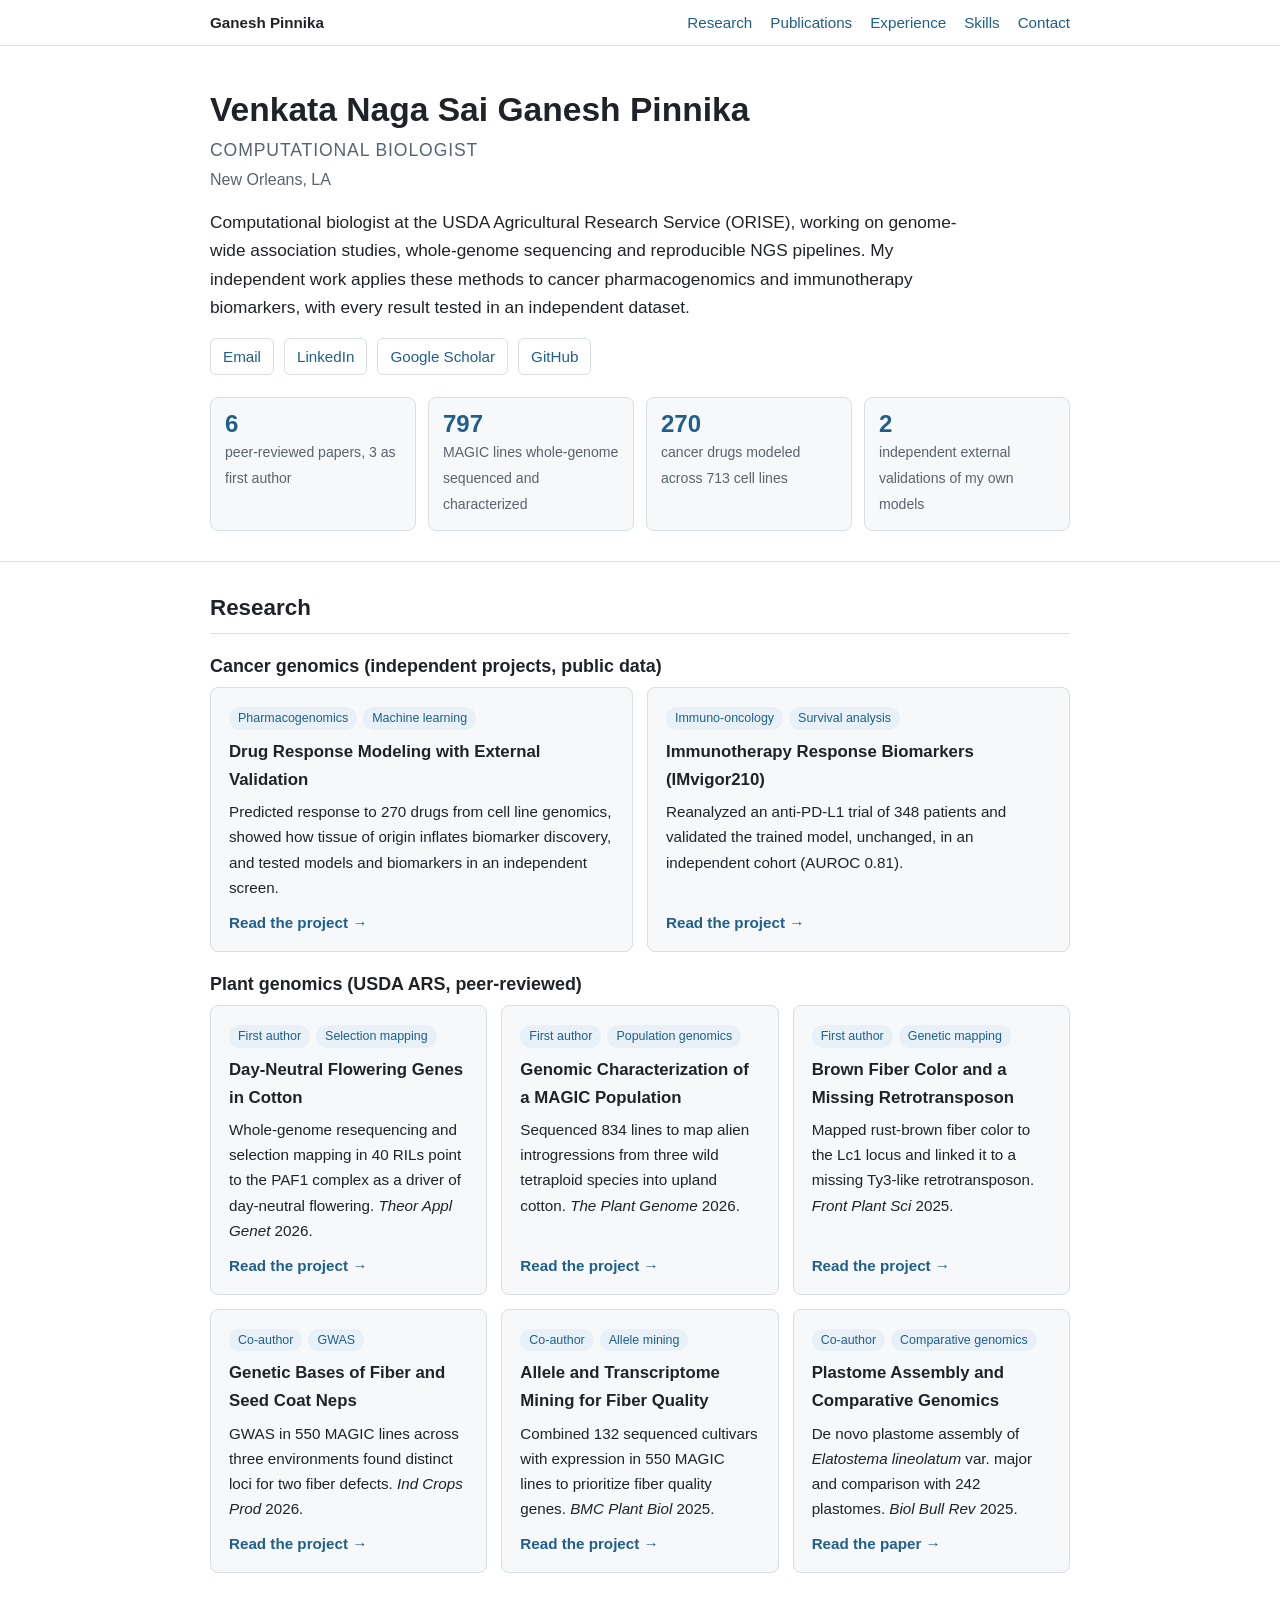
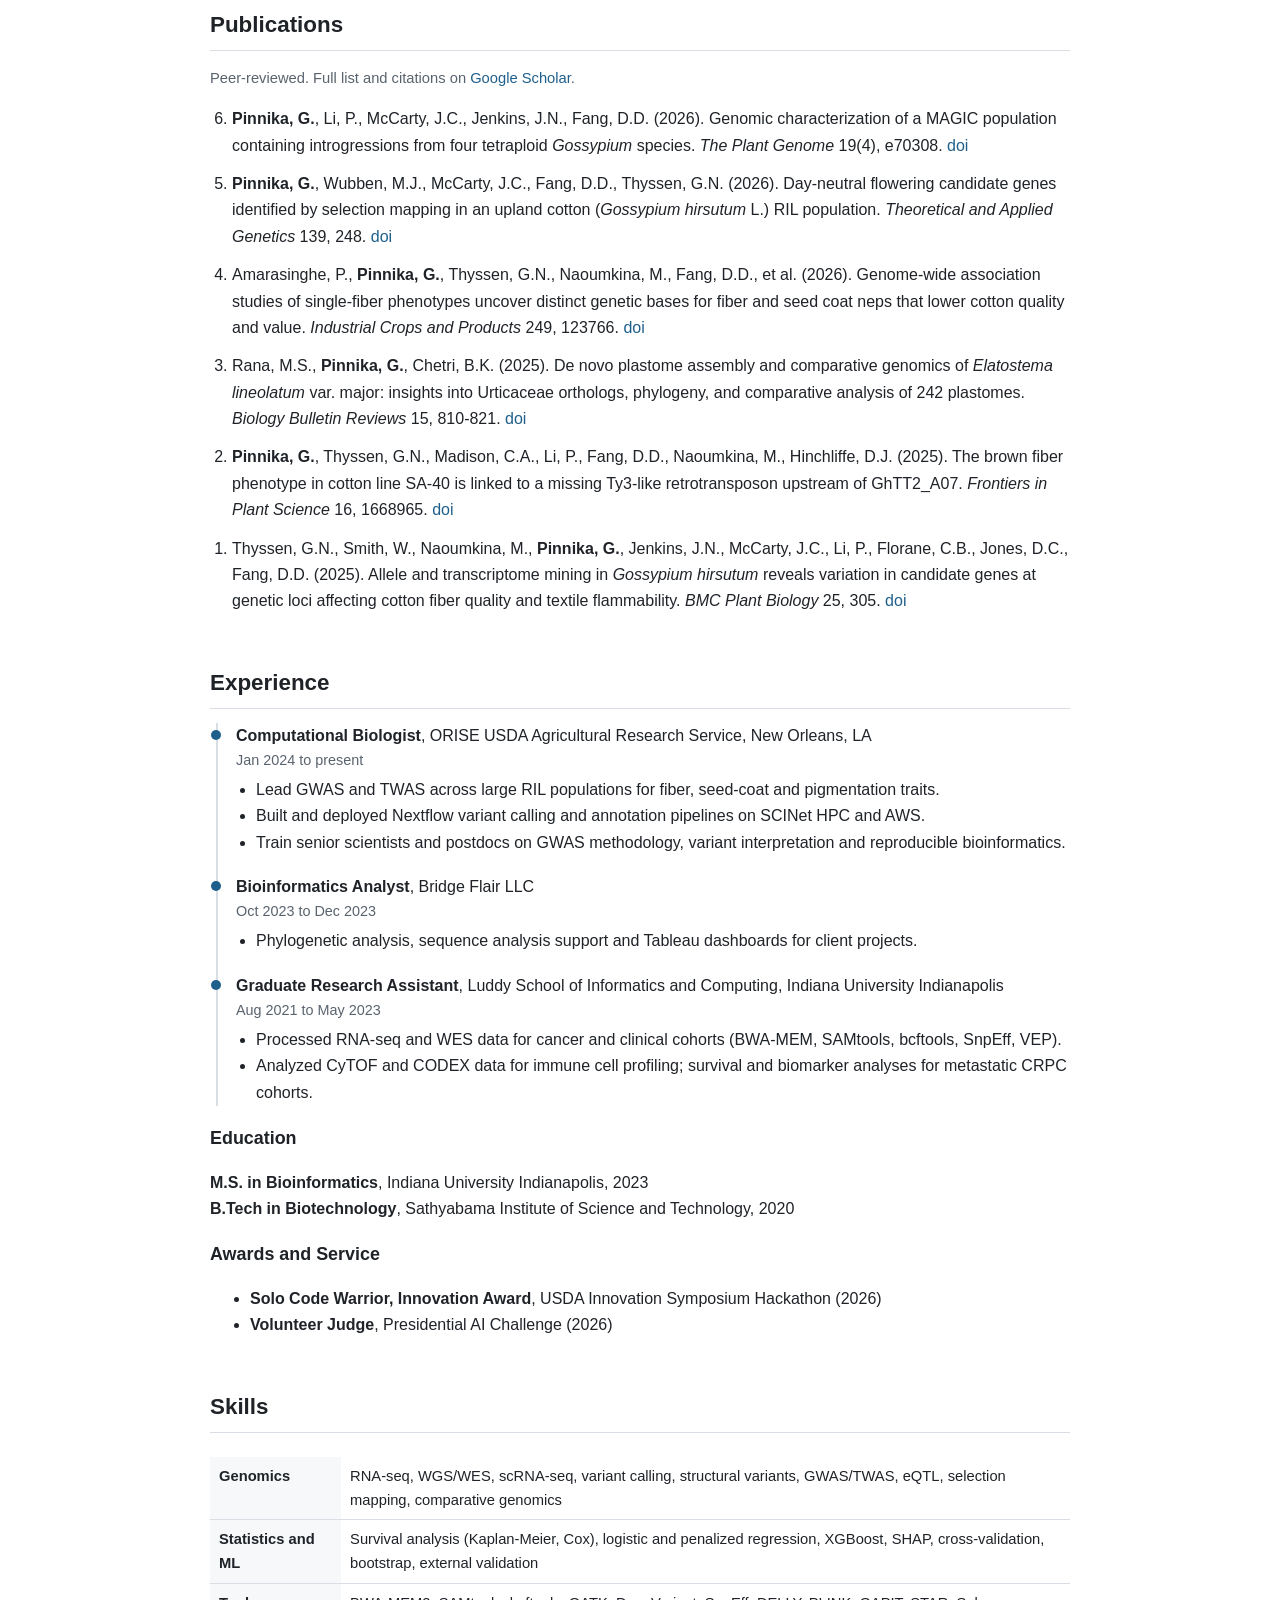
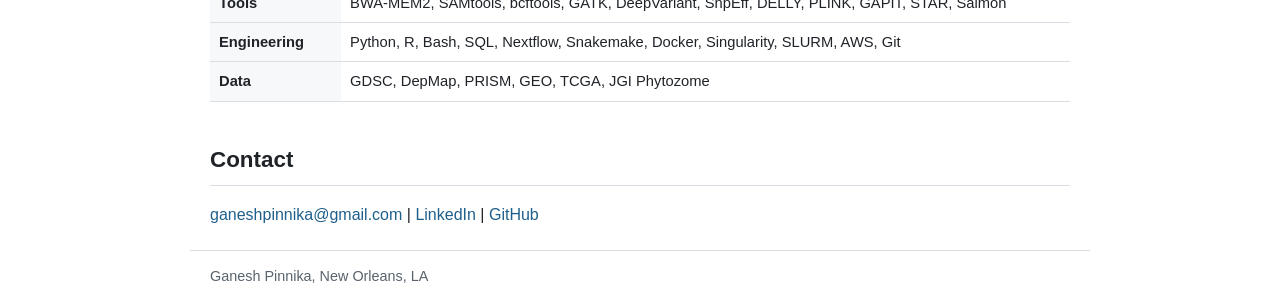
==== index.html @ b85e9ce1 "Personal research site: home page and project pages for two cancer genomics projects and five papers" ====
<!doctype html>
<html lang="en">
<head>
  <meta charset="utf-8">
  <meta name="viewport" content="width=device-width, initial-scale=1">
  <title>Ganesh Pinnika | Computational Biologist</title>
  <meta name="description" content="Ganesh Pinnika, computational biologist: genomics, GWAS/TWAS, NGS pipelines, cancer pharmacogenomics and immunotherapy biomarkers.">
  <link rel="stylesheet" href="style.css">
</head>
<body>
  <nav class="topnav"><div class="wrap">
    <a class="brand" href="index.html">Ganesh Pinnika</a>
    <a href="#research">Research</a>
    <a href="#publications">Publications</a>
    <a href="#experience">Experience</a>
    <a href="#skills">Skills</a>
    <a href="#contact">Contact</a>
  </div></nav>

  <header class="hero">
    <div class="wrap">
      <h1>Venkata Naga Sai Ganesh Pinnika</h1>
      <p class="role">Computational Biologist</p>
      <p class="loc">New Orleans, LA</p>
      <p class="lead">Computational biologist at the USDA Agricultural Research Service (ORISE), working on
        genome-wide association studies, whole-genome sequencing and reproducible NGS pipelines. My
        independent work applies these methods to cancer pharmacogenomics and immunotherapy biomarkers, with
        every result tested in an independent dataset.</p>
      <nav class="links">
        <a href="mailto:ganeshpinnika@gmail.com">Email</a>
        <a href="https://www.linkedin.com/in/ganesh-pinnika-906681164">LinkedIn</a>
        <a href="https://scholar.google.com/citations?user=00JbRsIAAAAJ&amp;hl=en">Google Scholar</a>
        <a href="https://github.com/ganeshpinnika27">GitHub</a>
      </nav>
      <div class="stats">
        <div class="stat"><b>6</b><span>peer-reviewed papers, 3 as first author</span></div>
        <div class="stat"><b>797</b><span>MAGIC lines whole-genome sequenced and characterized</span></div>
        <div class="stat"><b>270</b><span>cancer drugs modeled across 713 cell lines</span></div>
        <div class="stat"><b>2</b><span>independent external validations of my own models</span></div>
      </div>
    </div>
  </header>

  <main class="wrap">
    <section id="research">
      <h2>Research</h2>
      <h3>Cancer genomics (independent projects, public data)</h3>
      <div class="grid">
        <article class="card">
          <span><span class="tag">Pharmacogenomics</span><span class="tag">Machine learning</span></span>
          <h3>Drug Response Modeling with External Validation</h3>
          <p>Predicted response to 270 drugs from cell line genomics, showed how tissue of origin inflates
            biomarker discovery, and tested models and biomarkers in an independent screen.</p>
          <a class="more" href="projects/drug-response.html">Read the project &rarr;</a>
        </article>
        <article class="card">
          <span><span class="tag">Immuno-oncology</span><span class="tag">Survival analysis</span></span>
          <h3>Immunotherapy Response Biomarkers (IMvigor210)</h3>
          <p>Reanalyzed an anti-PD-L1 trial of 348 patients and validated the trained model, unchanged, in an
            independent cohort (AUROC 0.81).</p>
          <a class="more" href="projects/immunotherapy.html">Read the project &rarr;</a>
        </article>
      </div>

      <h3>Plant genomics (USDA ARS, peer-reviewed)</h3>
      <div class="grid">
        <article class="card">
          <span><span class="tag">First author</span><span class="tag">Selection mapping</span></span>
          <h3>Day-Neutral Flowering Genes in Cotton</h3>
          <p>Whole-genome resequencing and selection mapping in 40 RILs point to the PAF1 complex as a driver of
            day-neutral flowering. <i>Theor Appl Genet</i> 2026.</p>
          <a class="more" href="projects/day-neutral-flowering.html">Read the project &rarr;</a>
        </article>
        <article class="card">
          <span><span class="tag">First author</span><span class="tag">Population genomics</span></span>
          <h3>Genomic Characterization of a MAGIC Population</h3>
          <p>Sequenced 834 lines to map alien introgressions from three wild tetraploid species into upland
            cotton. <i>The Plant Genome</i> 2026.</p>
          <a class="more" href="projects/magic-population.html">Read the project &rarr;</a>
        </article>
        <article class="card">
          <span><span class="tag">First author</span><span class="tag">Genetic mapping</span></span>
          <h3>Brown Fiber Color and a Missing Retrotransposon</h3>
          <p>Mapped rust-brown fiber color to the Lc1 locus and linked it to a missing Ty3-like retrotransposon.
            <i>Front Plant Sci</i> 2025.</p>
          <a class="more" href="projects/brown-fiber.html">Read the project &rarr;</a>
        </article>
        <article class="card">
          <span><span class="tag">Co-author</span><span class="tag">GWAS</span></span>
          <h3>Genetic Bases of Fiber and Seed Coat Neps</h3>
          <p>GWAS in 550 MAGIC lines across three environments found distinct loci for two fiber defects.
            <i>Ind Crops Prod</i> 2026.</p>
          <a class="more" href="projects/fiber-neps-gwas.html">Read the project &rarr;</a>
        </article>
        <article class="card">
          <span><span class="tag">Co-author</span><span class="tag">Allele mining</span></span>
          <h3>Allele and Transcriptome Mining for Fiber Quality</h3>
          <p>Combined 132 sequenced cultivars with expression in 550 MAGIC lines to prioritize fiber quality
            genes. <i>BMC Plant Biol</i> 2025.</p>
          <a class="more" href="projects/allele-mining.html">Read the project &rarr;</a>
        </article>
        <article class="card">
          <span><span class="tag">Co-author</span><span class="tag">Comparative genomics</span></span>
          <h3>Plastome Assembly and Comparative Genomics</h3>
          <p>De novo plastome assembly of <i>Elatostema lineolatum</i> var. major and comparison with 242
            plastomes. <i>Biol Bull Rev</i> 2025.</p>
          <a class="more" href="https://doi.org/10.1134/S2079086425600353">Read the paper &rarr;</a>
        </article>
      </div>
    </section>

    <section id="publications">
      <h2>Publications</h2>
      <p class="muted">Peer-reviewed. Full list and citations on
        <a href="https://scholar.google.com/citations?user=00JbRsIAAAAJ&amp;hl=en">Google Scholar</a>.</p>
      <ol class="pubs" reversed>
        <li><b>Pinnika, G.</b>, Li, P., McCarty, J.C., Jenkins, J.N., Fang, D.D. (2026). Genomic characterization
          of a MAGIC population containing introgressions from four tetraploid <i>Gossypium</i> species.
          <i>The Plant Genome</i> 19(4), e70308. <a href="https://doi.org/10.1002/tpg2.70308">doi</a></li>
        <li><b>Pinnika, G.</b>, Wubben, M.J., McCarty, J.C., Fang, D.D., Thyssen, G.N. (2026). Day-neutral
          flowering candidate genes identified by selection mapping in an upland cotton (<i>Gossypium
          hirsutum</i> L.) RIL population. <i>Theoretical and Applied Genetics</i> 139, 248.
          <a href="https://doi.org/10.1007/s00122-026-05357-9">doi</a></li>
        <li>Amarasinghe, P., <b>Pinnika, G.</b>, Thyssen, G.N., Naoumkina, M., Fang, D.D., et al. (2026).
          Genome-wide association studies of single-fiber phenotypes uncover distinct genetic bases for fiber
          and seed coat neps that lower cotton quality and value. <i>Industrial Crops and Products</i> 249,
          123766. <a href="https://doi.org/10.1016/j.indcrop.2026.123766">doi</a></li>
        <li>Rana, M.S., <b>Pinnika, G.</b>, Chetri, B.K. (2025). De novo plastome assembly and comparative
          genomics of <i>Elatostema lineolatum</i> var. major: insights into Urticaceae orthologs, phylogeny,
          and comparative analysis of 242 plastomes. <i>Biology Bulletin Reviews</i> 15, 810-821.
          <a href="https://doi.org/10.1134/S2079086425600353">doi</a></li>
        <li><b>Pinnika, G.</b>, Thyssen, G.N., Madison, C.A., Li, P., Fang, D.D., Naoumkina, M., Hinchliffe, D.J.
          (2025). The brown fiber phenotype in cotton line SA-40 is linked to a missing Ty3-like retrotransposon
          upstream of GhTT2_A07. <i>Frontiers in Plant Science</i> 16, 1668965.
          <a href="https://doi.org/10.3389/fpls.2025.1668965">doi</a></li>
        <li>Thyssen, G.N., Smith, W., Naoumkina, M., <b>Pinnika, G.</b>, Jenkins, J.N., McCarty, J.C., Li, P.,
          Florane, C.B., Jones, D.C., Fang, D.D. (2025). Allele and transcriptome mining in <i>Gossypium
          hirsutum</i> reveals variation in candidate genes at genetic loci affecting cotton fiber quality and
          textile flammability. <i>BMC Plant Biology</i> 25, 305.
          <a href="https://doi.org/10.1186/s12870-025-06306-2">doi</a></li>
      </ol>
    </section>

    <section id="experience">
      <h2>Experience</h2>
      <div class="timeline">
        <div class="item">
          <b>Computational Biologist</b>, ORISE USDA Agricultural Research Service, New Orleans, LA
          <div class="when">Jan 2024 to present</div>
          <ul>
            <li>Lead GWAS and TWAS across large RIL populations for fiber, seed-coat and pigmentation traits.</li>
            <li>Built and deployed Nextflow variant calling and annotation pipelines on SCINet HPC and AWS.</li>
            <li>Train senior scientists and postdocs on GWAS methodology, variant interpretation and reproducible bioinformatics.</li>
          </ul>
        </div>
        <div class="item">
          <b>Bioinformatics Analyst</b>, Bridge Flair LLC
          <div class="when">Oct 2023 to Dec 2023</div>
          <ul><li>Phylogenetic analysis, sequence analysis support and Tableau dashboards for client projects.</li></ul>
        </div>
        <div class="item">
          <b>Graduate Research Assistant</b>, Luddy School of Informatics and Computing, Indiana University Indianapolis
          <div class="when">Aug 2021 to May 2023</div>
          <ul>
            <li>Processed RNA-seq and WES data for cancer and clinical cohorts (BWA-MEM, SAMtools, bcftools, SnpEff, VEP).</li>
            <li>Analyzed CyTOF and CODEX data for immune cell profiling; survival and biomarker analyses for metastatic CRPC cohorts.</li>
          </ul>
        </div>
      </div>
      <h3>Education</h3>
      <p><b>M.S. in Bioinformatics</b>, Indiana University Indianapolis, 2023<br>
        <b>B.Tech in Biotechnology</b>, Sathyabama Institute of Science and Technology, 2020</p>
      <h3>Awards and Service</h3>
      <ul>
        <li><b>Solo Code Warrior, Innovation Award</b>, USDA Innovation Symposium Hackathon (2026)</li>
        <li><b>Volunteer Judge</b>, Presidential AI Challenge (2026)</li>
      </ul>
    </section>

    <section id="skills">
      <h2>Skills</h2>
      <div class="tablewrap"><table>
        <tr><th>Genomics</th><td>RNA-seq, WGS/WES, scRNA-seq, variant calling, structural variants, GWAS/TWAS, eQTL, selection mapping, comparative genomics</td></tr>
        <tr><th>Statistics and ML</th><td>Survival analysis (Kaplan-Meier, Cox), logistic and penalized regression, XGBoost, SHAP, cross-validation, bootstrap, external validation</td></tr>
        <tr><th>Tools</th><td>BWA-MEM2, SAMtools, bcftools, GATK, DeepVariant, SnpEff, DELLY, PLINK, GAPIT, STAR, Salmon</td></tr>
        <tr><th>Engineering</th><td>Python, R, Bash, SQL, Nextflow, Snakemake, Docker, Singularity, SLURM, AWS, Git</td></tr>
        <tr><th>Data</th><td>GDSC, DepMap, PRISM, GEO, TCGA, JGI Phytozome</td></tr>
      </table></div>
    </section>

    <section id="contact">
      <h2>Contact</h2>
      <p><a href="mailto:ganeshpinnika@gmail.com">ganeshpinnika@gmail.com</a> |
        <a href="https://www.linkedin.com/in/ganesh-pinnika-906681164">LinkedIn</a> |
        <a href="https://github.com/ganeshpinnika27">GitHub</a></p>
    </section>
  </main>

  <footer class="wrap"><p>Ganesh Pinnika, New Orleans, LA</p></footer>
</body>
</html>
---- style.css ----
:root {
  --bg: #ffffff;
  --text: #1f2328;
  --muted: #59636e;
  --accent: #1f5f8b;
  --accent-soft: #e8f1f8;
  --card: #f6f8fa;
  --border: #d8dee4;
}
@media (prefers-color-scheme: dark) {
  :root {
    --bg: #0d1117;
    --text: #e6edf3;
    --muted: #9198a1;
    --accent: #6cb6ff;
    --accent-soft: #132538;
    --card: #161b22;
    --border: #30363d;
  }
}
* { box-sizing: border-box; }
html { -webkit-text-size-adjust: 100%; scroll-behavior: smooth; }
body {
  margin: 0;
  background: var(--bg);
  color: var(--text);
  font: 16px/1.65 -apple-system, BlinkMacSystemFont, "Segoe UI", Helvetica, Arial, sans-serif;
}
.wrap { max-width: 900px; margin: 0 auto; padding: 0 20px; }
a { color: var(--accent); text-decoration: none; }
a:hover { text-decoration: underline; }

/* top navigation */
.topnav { border-bottom: 1px solid var(--border); position: sticky; top: 0; background: var(--bg); z-index: 10; }
.topnav .wrap { display: flex; flex-wrap: wrap; gap: 4px 18px; align-items: center; padding-top: 10px; padding-bottom: 10px; }
.topnav .brand { font-weight: 700; color: var(--text); margin-right: auto; }
.topnav a { font-size: 0.95rem; }

/* hero */
.hero { padding: 44px 0 26px; border-bottom: 1px solid var(--border); }
.hero h1 { margin: 0; font-size: 2.1rem; line-height: 1.2; }
.role { margin: 6px 0 0; font-size: 1.1rem; color: var(--muted); letter-spacing: 0.05em; text-transform: uppercase; }
.loc { margin: 2px 0 14px; color: var(--muted); }
.lead { font-size: 1.08rem; max-width: 760px; margin: 0 0 16px; }
.links { display: flex; flex-wrap: wrap; gap: 10px; }
.links a { border: 1px solid var(--border); border-radius: 6px; padding: 5px 12px; font-size: 0.95rem; }
.links a:hover { background: var(--card); text-decoration: none; }

/* stat tiles */
.stats { display: grid; grid-template-columns: repeat(auto-fit, minmax(150px, 1fr)); gap: 12px; margin: 22px 0 4px; }
.stat { background: var(--card); border: 1px solid var(--border); border-radius: 8px; padding: 12px 14px; }
.stat b { display: block; font-size: 1.5rem; line-height: 1.2; color: var(--accent); }
.stat span { font-size: 0.88rem; color: var(--muted); }

section { padding: 28px 0 6px; }
h2 { font-size: 1.4rem; margin: 0 0 14px; padding-bottom: 6px; border-bottom: 1px solid var(--border); }
h3 { font-size: 1.12rem; margin: 18px 0 6px; }
.meta, .muted { color: var(--muted); font-size: 0.92rem; }
.meta { margin: 0 0 8px; }

/* project cards on home */
.grid { display: grid; grid-template-columns: repeat(auto-fit, minmax(260px, 1fr)); gap: 14px; }
.card {
  background: var(--card); border: 1px solid var(--border); border-radius: 8px; padding: 16px 18px;
  display: flex; flex-direction: column;
}
.card h3 { margin: 0 0 6px; font-size: 1.05rem; }
.card p { margin: 0 0 10px; font-size: 0.95rem; }
.card .tag { display: inline-block; font-size: 0.78rem; color: var(--accent); background: var(--accent-soft);
  border-radius: 999px; padding: 1px 9px; margin: 0 6px 8px 0; }
.card .more { margin-top: auto; font-weight: 600; font-size: 0.95rem; }

/* project pages */
.crumb { font-size: 0.92rem; padding-top: 18px; }
.page-head { padding: 10px 0 18px; border-bottom: 1px solid var(--border); }
.page-head h1 { font-size: 1.75rem; line-height: 1.25; margin: 6px 0 8px; }
.cite { font-size: 0.92rem; color: var(--muted); }
.callout { background: var(--accent-soft); border-left: 4px solid var(--accent); border-radius: 6px; padding: 12px 16px; margin: 16px 0; }
.callout p { margin: 0; }
figure { margin: 18px 0; }
figure img { width: 100%; height: auto; border-radius: 6px; background: #fff; border: 1px solid var(--border); }
figure.narrow img { max-width: 420px; display: block; margin: 0 auto; }
figure.tall img { width: auto; max-width: 100%; max-height: 520px; display: block; margin: 0 auto; }
figcaption { color: var(--muted); font-size: 0.88rem; margin-top: 6px; }
.two { display: grid; grid-template-columns: 1fr 1fr; gap: 16px; }
.btn { display: inline-block; border: 1px solid var(--accent); border-radius: 6px; padding: 5px 12px; font-size: 0.95rem; margin: 4px 8px 4px 0; }

table { border-collapse: collapse; width: 100%; font-size: 0.92rem; margin: 10px 0 6px; }
th, td { border-bottom: 1px solid var(--border); padding: 7px 9px; text-align: left; vertical-align: top; }
th { background: var(--card); font-weight: 600; }
.tablewrap { overflow-x: auto; }

/* publications and timeline */
.pubs { padding-left: 22px; }
.pubs li { margin-bottom: 12px; }
.pubs .sum { display: block; color: var(--muted); font-size: 0.92rem; margin-top: 2px; }
.timeline { border-left: 2px solid var(--border); margin-left: 6px; padding-left: 18px; }
.timeline .item { margin-bottom: 18px; position: relative; }
.timeline .item::before { content: ""; position: absolute; left: -25px; top: 7px; width: 10px; height: 10px; border-radius: 50%; background: var(--accent); }
.timeline .when { color: var(--muted); font-size: 0.9rem; }
.timeline ul { margin: 4px 0 0; padding-left: 20px; }

footer { border-top: 1px solid var(--border); margin-top: 32px; padding: 16px 20px 32px; color: var(--muted); font-size: 0.9rem; }

@media (max-width: 640px) {
  .hero { padding-top: 30px; }
  .hero h1 { font-size: 1.6rem; }
  .page-head h1 { font-size: 1.4rem; }
  .two { grid-template-columns: 1fr; }
}
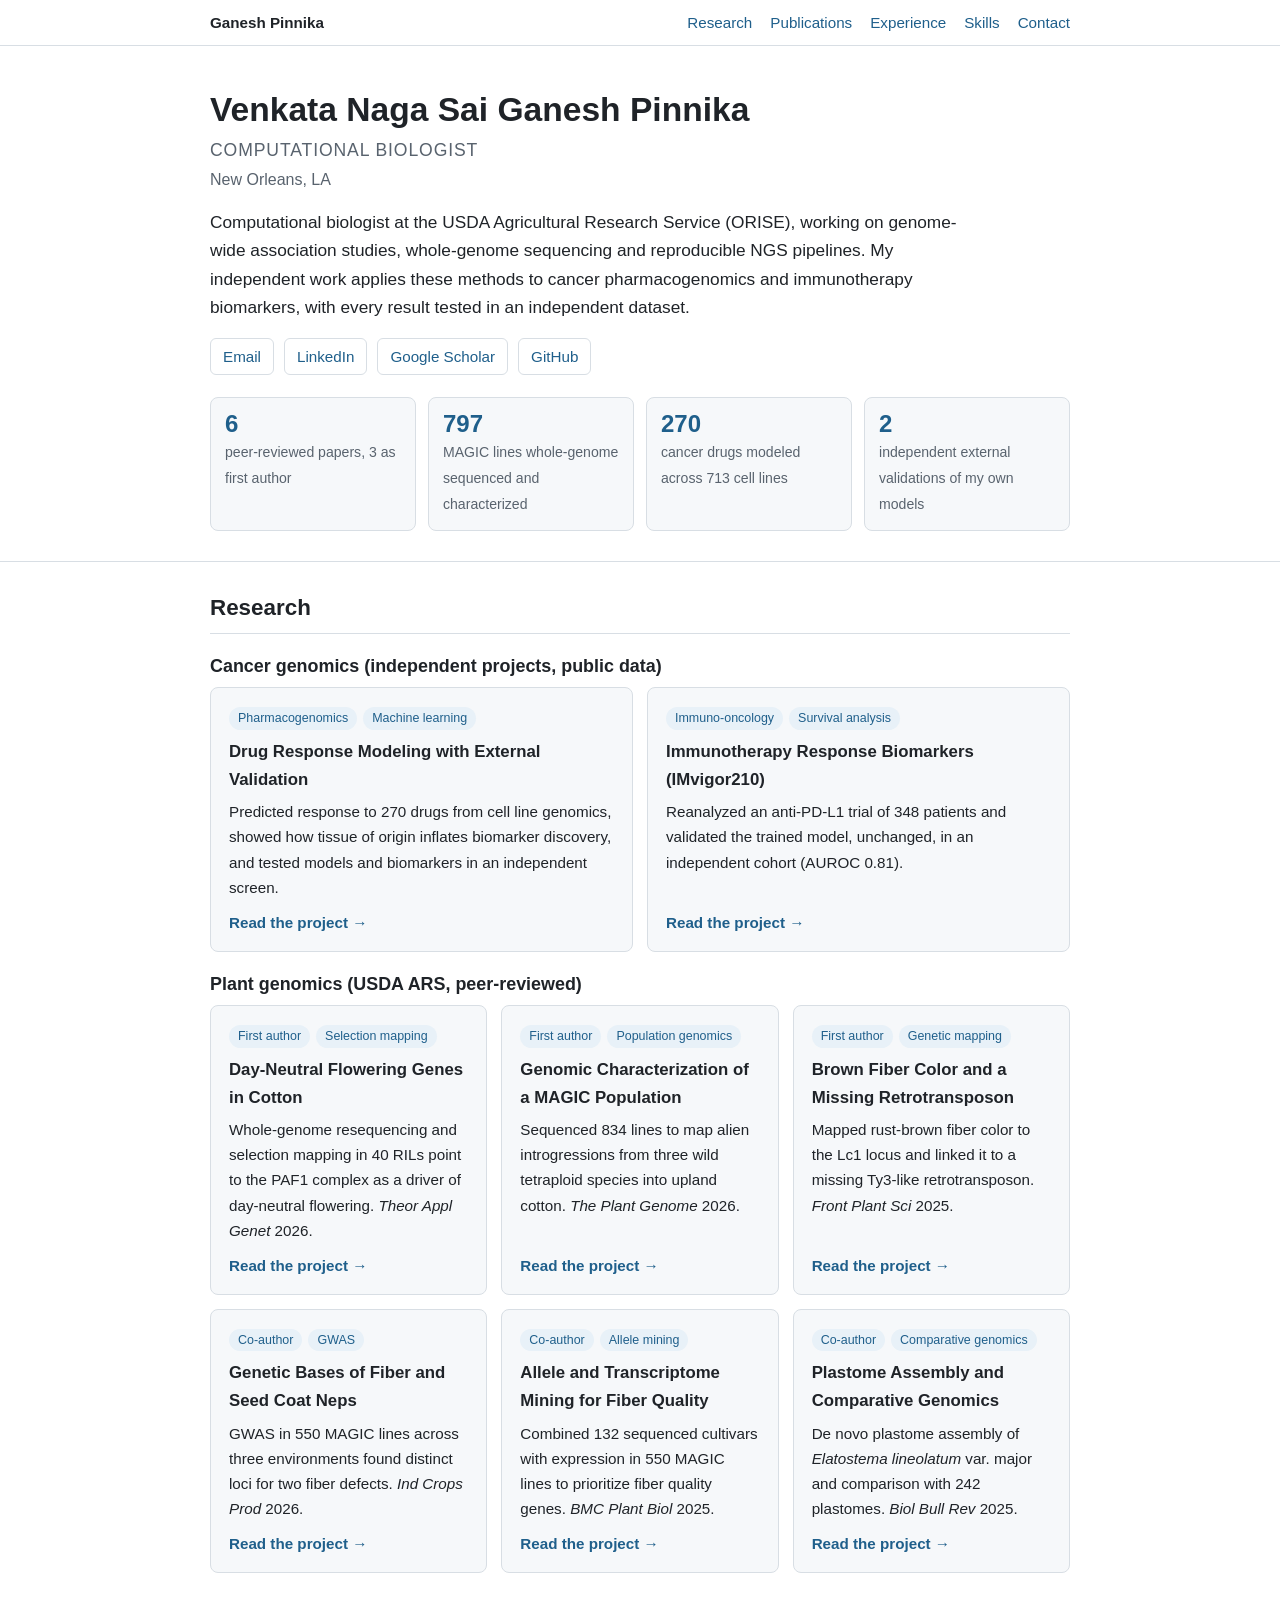
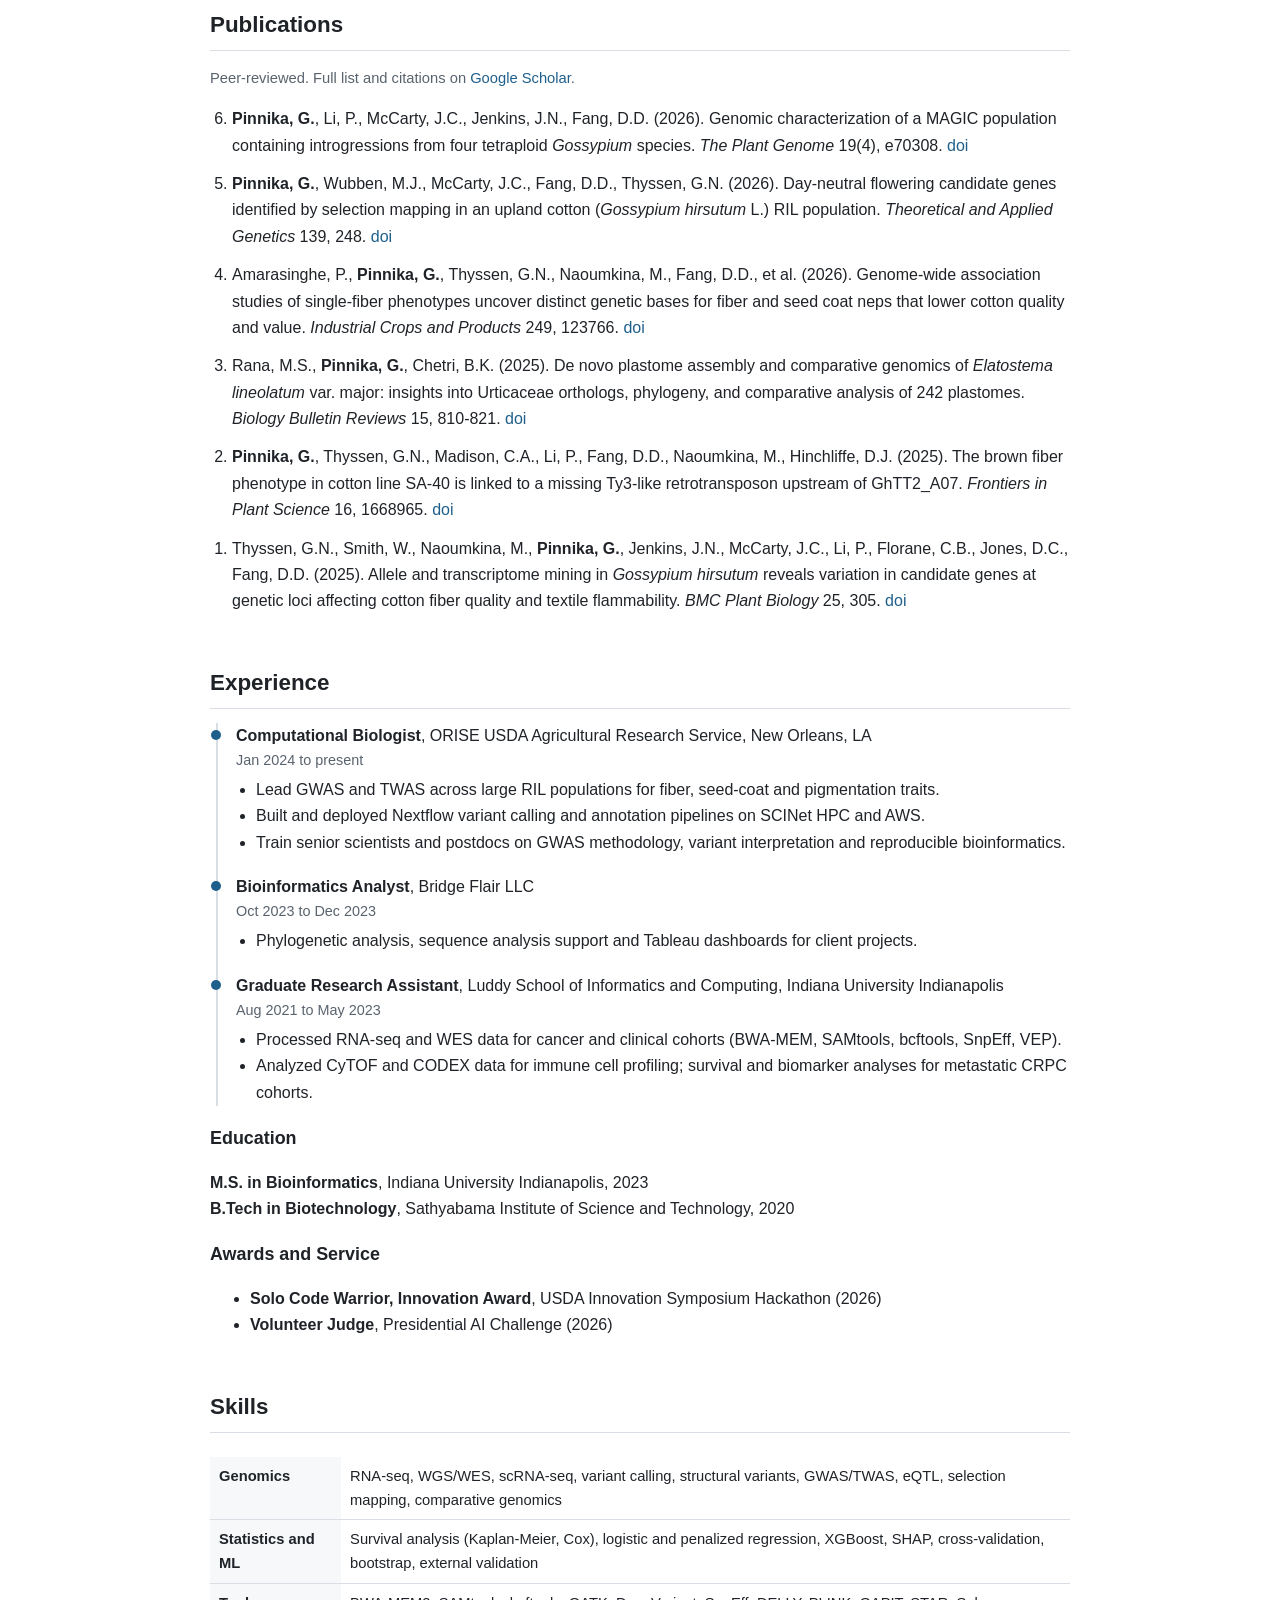
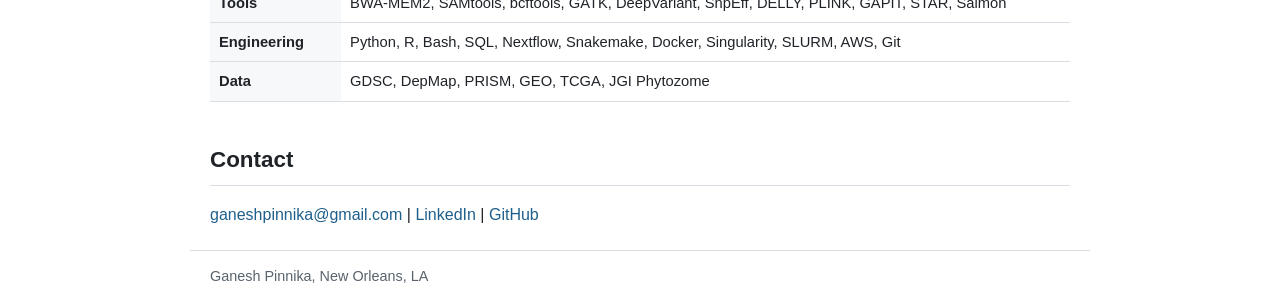
==== commit 354b03dd: "Add plastome project page" ====
--- a/index.html
+++ b/index.html
@@ -104,7 +104,7 @@
           <h3>Plastome Assembly and Comparative Genomics</h3>
           <p>De novo plastome assembly of <i>Elatostema lineolatum</i> var. major and comparison with 242
             plastomes. <i>Biol Bull Rev</i> 2025.</p>
-          <a class="more" href="https://doi.org/10.1134/S2079086425600353">Read the paper &rarr;</a>
+          <a class="more" href="projects/plastome.html">Read the project &rarr;</a>
         </article>
       </div>
     </section>
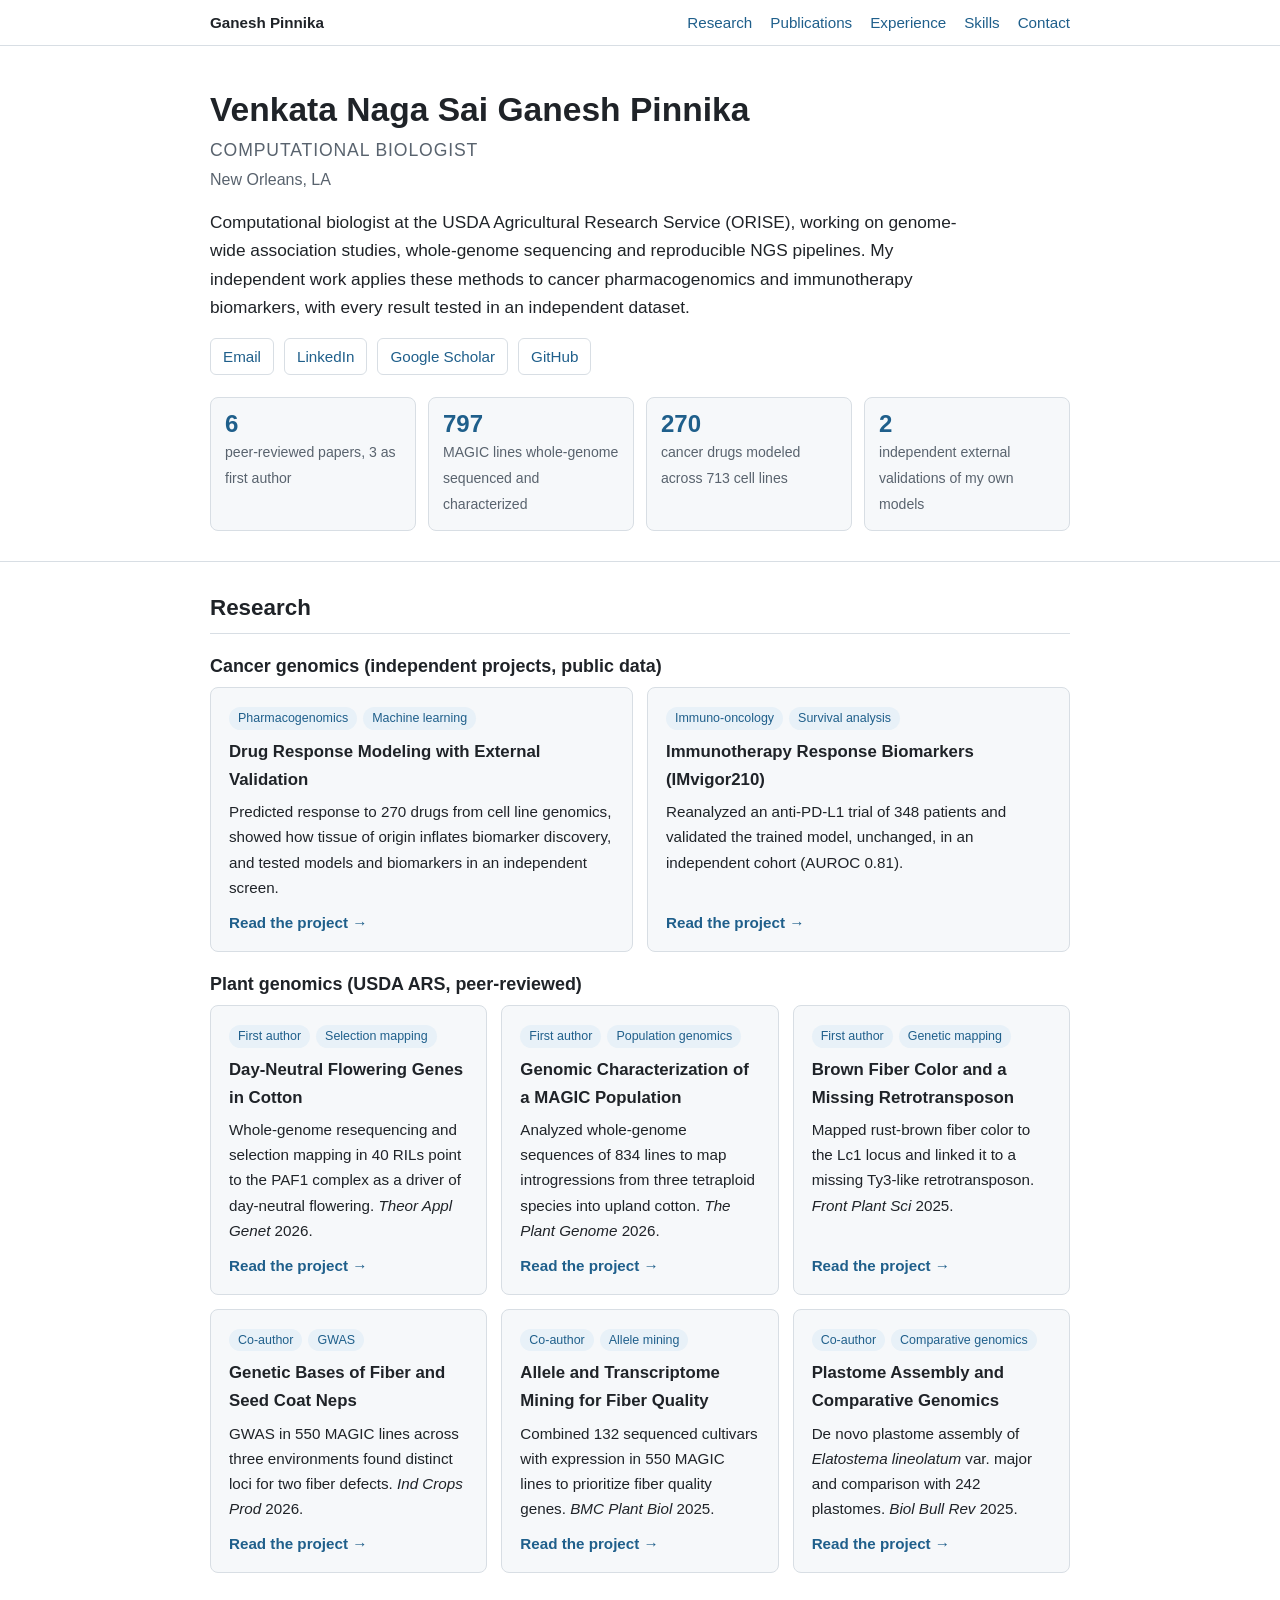
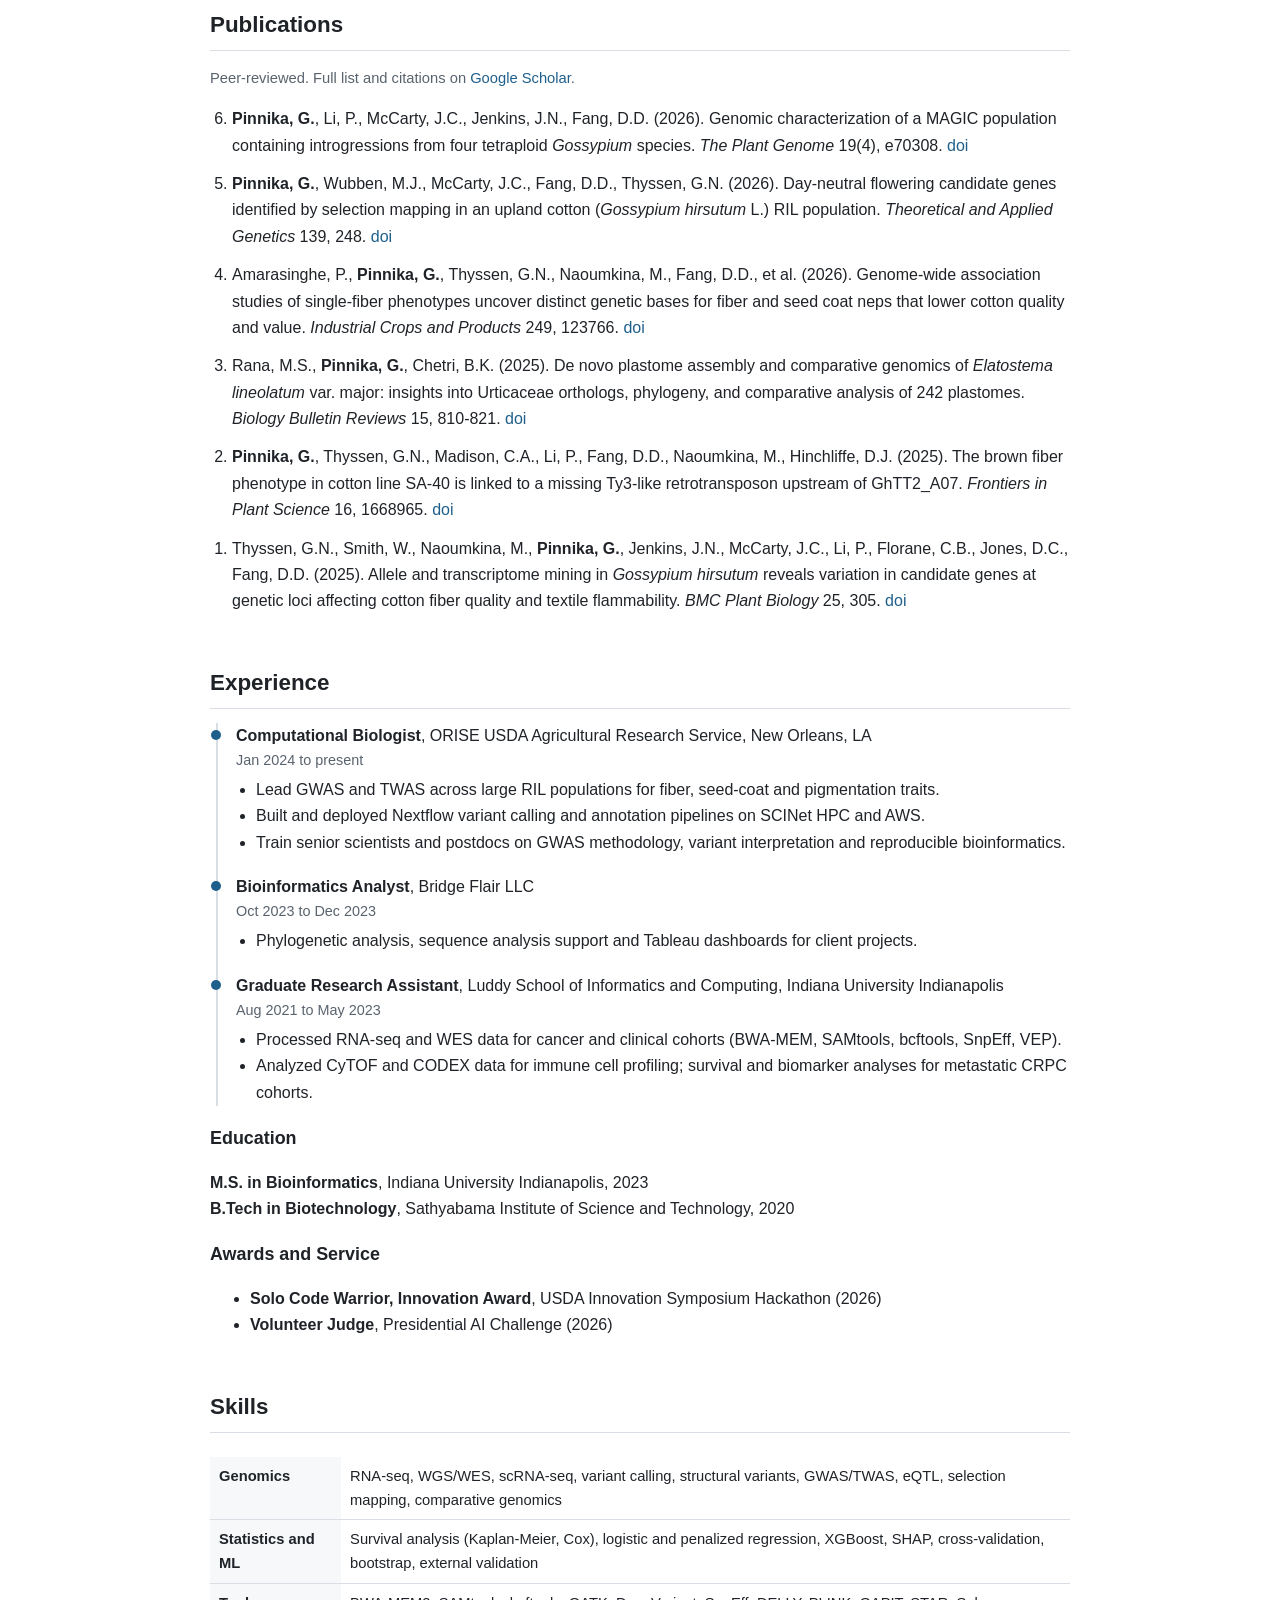
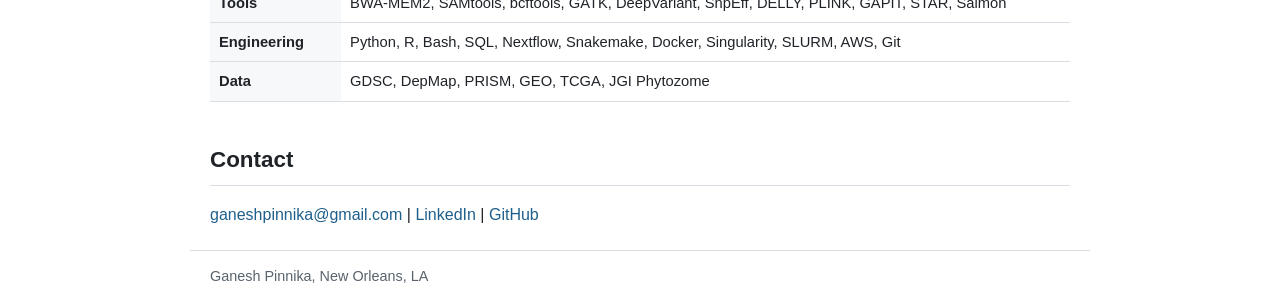
==== commit a6991c99: "Add figures and author roles to all paper pages; fix gene ID and card wording" ====
--- a/index.html
+++ b/index.html
@@ -74,7 +74,7 @@
         <article class="card">
           <span><span class="tag">First author</span><span class="tag">Population genomics</span></span>
           <h3>Genomic Characterization of a MAGIC Population</h3>
-          <p>Sequenced 834 lines to map alien introgressions from three wild tetraploid species into upland
+          <p>Analyzed whole-genome sequences of 834 lines to map introgressions from three tetraploid species into upland
             cotton. <i>The Plant Genome</i> 2026.</p>
           <a class="more" href="projects/magic-population.html">Read the project &rarr;</a>
         </article>
--- a/style.css
+++ b/style.css
@@ -75,6 +75,7 @@
 .page-head { padding: 10px 0 18px; border-bottom: 1px solid var(--border); }
 .page-head h1 { font-size: 1.75rem; line-height: 1.25; margin: 6px 0 8px; }
 .cite { font-size: 0.92rem; color: var(--muted); }
+.myrole { font-size: 0.95rem; margin: 4px 0 10px; }
 .callout { background: var(--accent-soft); border-left: 4px solid var(--accent); border-radius: 6px; padding: 12px 16px; margin: 16px 0; }
 .callout p { margin: 0; }
 figure { margin: 18px 0; }
